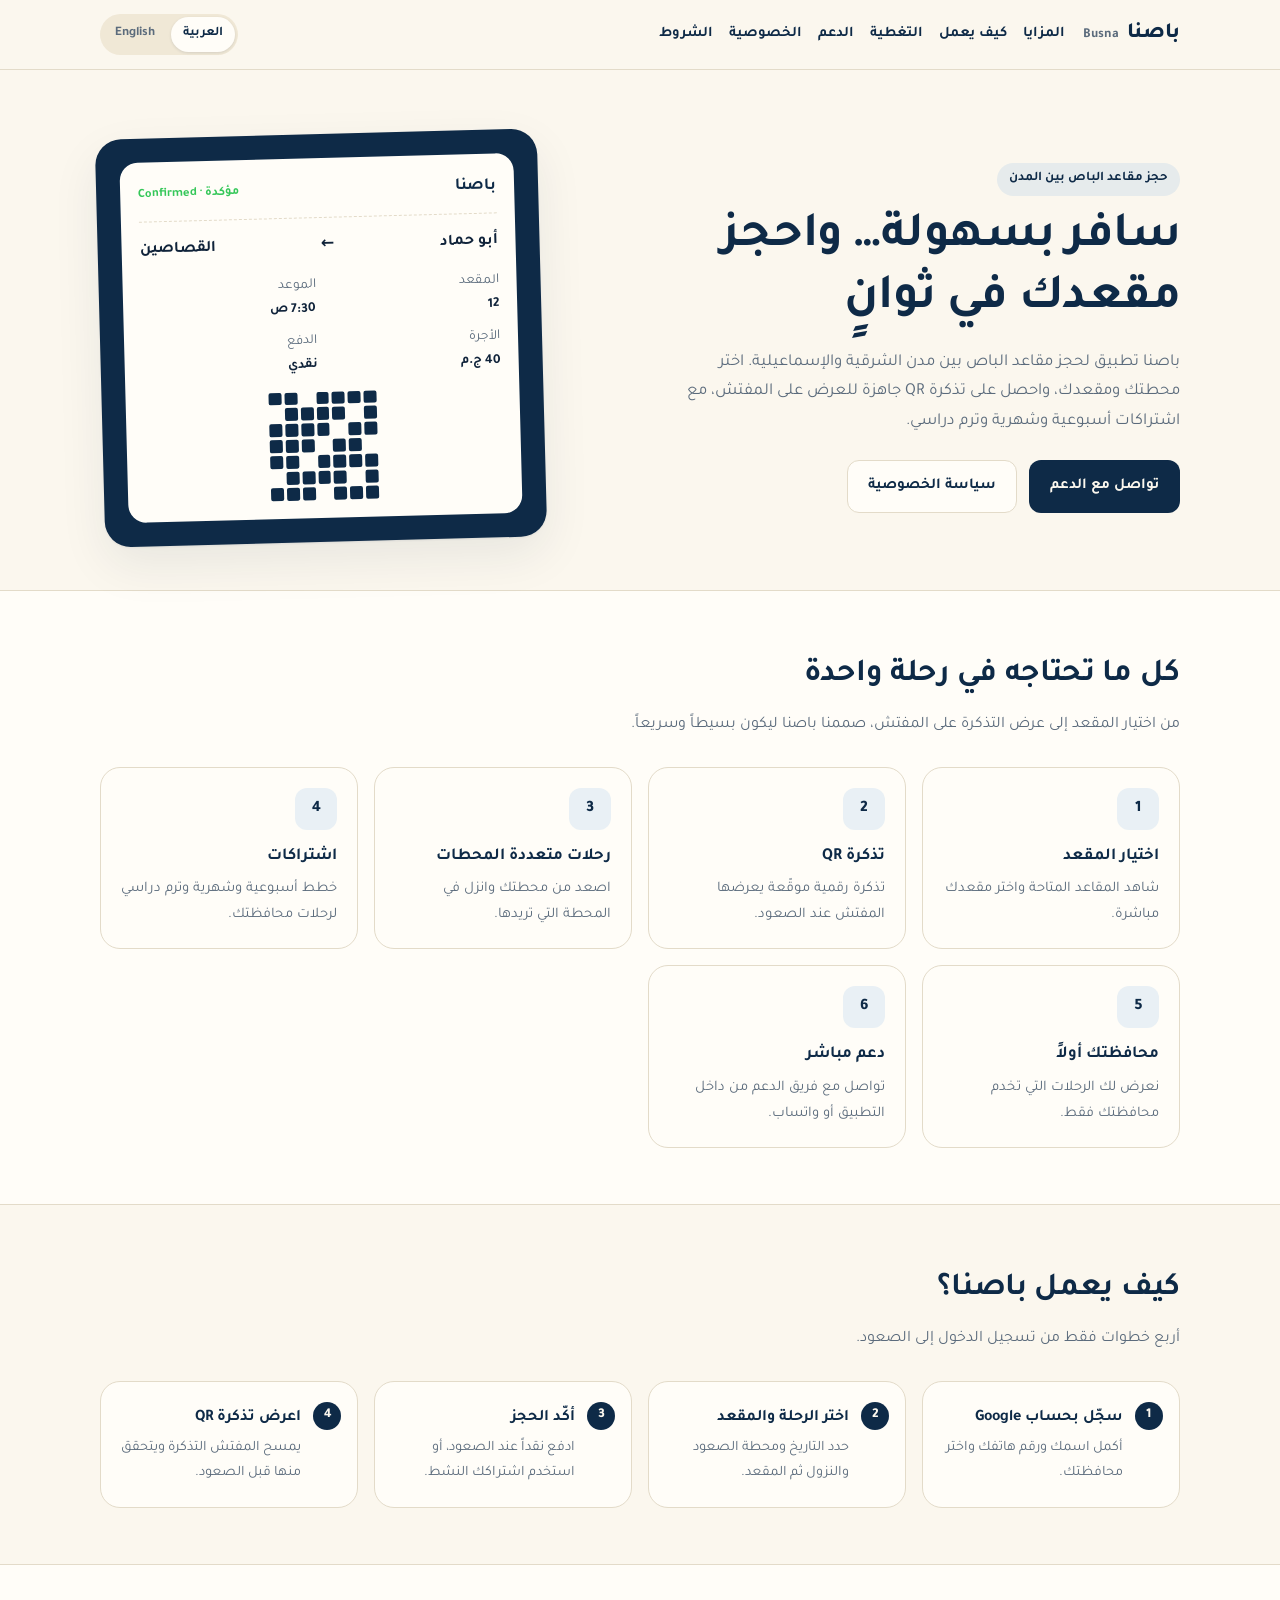
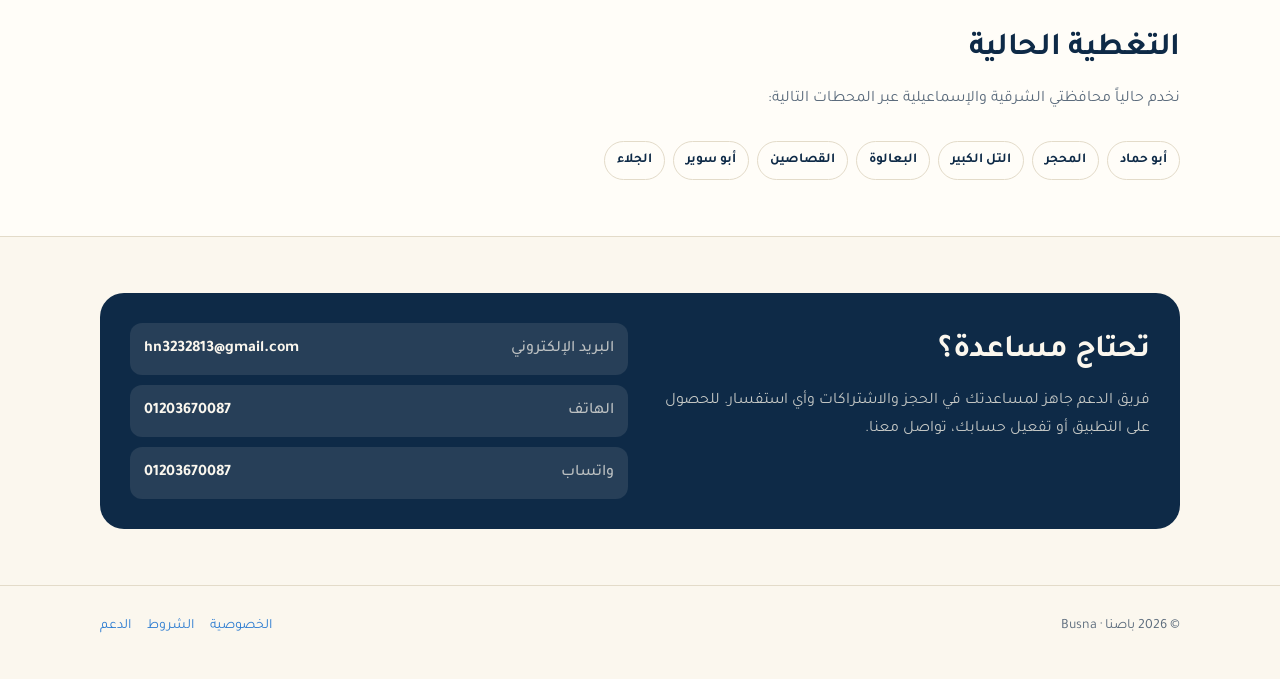
==== busna/index.html @ 371e028c "Add bilingual public Busna landing, privacy and terms pages" ====
<!DOCTYPE html>
<html lang="ar" dir="rtl">
<head>
  <meta charset="UTF-8">
  <meta name="viewport" content="width=device-width, initial-scale=1">
  <meta name="description" content="باصنا — احجز مقعدك في الباص بين مدن الشرقية والإسماعيلية. Busna — book your intercity bus seat in Sharkia and Ismailia.">
  <title>باصنا | Busna</title>
  <link rel="preconnect" href="https://fonts.googleapis.com">
  <link rel="preconnect" href="https://fonts.gstatic.com" crossorigin>
  <link href="https://fonts.googleapis.com/css2?family=Tajawal:wght@400;500;700;800&display=swap" rel="stylesheet">
  <link rel="stylesheet" href="site.css">
</head>
<body>

  <header class="site-header">
    <div class="container header-inner">
      <a class="brand" href="./">
        <span>باصنا</span>
        <span class="brand-sub">Busna</span>
      </a>

      <nav class="site-nav" aria-label="Main">
        <a href="#features" class="lang-ar">المزايا</a>
        <a href="#features" class="lang-en" hidden>Features</a>
        <a href="#how" class="lang-ar">كيف يعمل</a>
        <a href="#how" class="lang-en" hidden>How it works</a>
        <a href="#coverage" class="lang-ar">التغطية</a>
        <a href="#coverage" class="lang-en" hidden>Coverage</a>
        <a href="#support" class="lang-ar">الدعم</a>
        <a href="#support" class="lang-en" hidden>Support</a>
        <a href="privacy.html" class="lang-ar">الخصوصية</a>
        <a href="privacy.html" class="lang-en" hidden>Privacy</a>
        <a href="terms.html" class="lang-ar">الشروط</a>
        <a href="terms.html" class="lang-en" hidden>Terms</a>
      </nav>

      <div class="lang-switch" role="group" aria-label="Language">
        <button type="button" data-lang-btn="ar" class="is-active">العربية</button>
        <button type="button" data-lang-btn="en">English</button>
      </div>
    </div>
  </header>

  <main>
    <section class="hero">
      <div class="container hero-grid">
        <div>
          <p class="eyebrow lang-ar">حجز مقاعد الباص بين المدن</p>
          <p class="eyebrow lang-en" hidden>Intercity bus seat booking</p>

          <h1 class="lang-ar">سافر بسهولة… واحجز مقعدك في ثوانٍ</h1>
          <h1 class="lang-en" hidden>Travel easily. Book your seat in seconds.</h1>

          <p class="lead lang-ar">
            باصنا تطبيق لحجز مقاعد الباص بين مدن الشرقية والإسماعيلية.
            اختر محطتك ومقعدك، واحصل على تذكرة QR جاهزة للعرض على المفتش،
            مع اشتراكات أسبوعية وشهرية وترم دراسي.
          </p>
          <p class="lead lang-en" hidden>
            Busna is a seat-booking app for intercity buses in Sharkia and
            Ismailia. Choose your stop and seat, get a QR ticket ready for the
            inspector, and use weekly, monthly, or university-term subscriptions.
          </p>

          <div class="actions">
            <a class="btn btn-primary lang-ar" href="mailto:hn3232813@gmail.com">تواصل مع الدعم</a>
            <a class="btn btn-primary lang-en" href="mailto:hn3232813@gmail.com" hidden>Contact support</a>
            <a class="btn btn-ghost lang-ar" href="privacy.html">سياسة الخصوصية</a>
            <a class="btn btn-ghost lang-en" href="privacy.html" hidden>Privacy policy</a>
          </div>
        </div>

        <div class="hero-card" aria-hidden="true">
          <div class="ticket">
            <div class="ticket-head">
              <strong>باصنا</strong>
              <span>مؤكدة · Confirmed</span>
            </div>
            <div class="ticket-route">
              <span>أبو حماد</span>
              <span>←</span>
              <span>القصاصين</span>
            </div>
            <div class="ticket-meta">
              <div>المقعد <b>12</b></div>
              <div>الموعد <b>7:30 ص</b></div>
              <div>الأجرة <b>40 ج.م</b></div>
              <div>الدفع <b>نقدي</b></div>
            </div>
            <div class="qr">
              <i></i><i></i><i></i><i></i><i class="blank"></i><i></i><i></i>
              <i></i><i class="blank"></i><i></i><i></i><i></i><i></i><i class="blank"></i>
              <i></i><i></i><i class="blank"></i><i></i><i></i><i></i><i></i>
              <i class="blank"></i><i></i><i></i><i class="blank"></i><i></i><i></i><i></i>
              <i></i><i></i><i></i><i></i><i class="blank"></i><i></i><i></i>
              <i></i><i class="blank"></i><i></i><i></i><i></i><i></i><i class="blank"></i>
              <i></i><i></i><i></i><i class="blank"></i><i></i><i></i><i></i>
            </div>
          </div>
        </div>
      </div>
    </section>

    <section class="section section-alt" id="features">
      <div class="container">
        <h2 class="lang-ar">كل ما تحتاجه في رحلة واحدة</h2>
        <h2 class="lang-en" hidden>Everything you need for one trip</h2>
        <p class="section-intro lang-ar">
          من اختيار المقعد إلى عرض التذكرة على المفتش، صممنا باصنا ليكون بسيطاً وسريعاً.
        </p>
        <p class="section-intro lang-en" hidden>
          From picking your seat to showing the ticket to the inspector, Busna is
          built to be simple and fast.
        </p>

        <div class="cards">
          <article class="card">
            <div class="card-icon">1</div>
            <h3 class="lang-ar">اختيار المقعد</h3>
            <h3 class="lang-en" hidden>Seat selection</h3>
            <p class="lang-ar">شاهد المقاعد المتاحة واختر مقعدك مباشرة.</p>
            <p class="lang-en" hidden>See available seats and choose yours directly.</p>
          </article>
          <article class="card">
            <div class="card-icon">2</div>
            <h3 class="lang-ar">تذكرة QR</h3>
            <h3 class="lang-en" hidden>QR ticket</h3>
            <p class="lang-ar">تذكرة رقمية موقّعة يعرضها المفتش عند الصعود.</p>
            <p class="lang-en" hidden>A signed digital ticket the inspector scans at boarding.</p>
          </article>
          <article class="card">
            <div class="card-icon">3</div>
            <h3 class="lang-ar">رحلات متعددة المحطات</h3>
            <h3 class="lang-en" hidden>Multi-station trips</h3>
            <p class="lang-ar">اصعد من محطتك وانزل في المحطة التي تريدها.</p>
            <p class="lang-en" hidden>Board at your stop and get off where you need.</p>
          </article>
          <article class="card">
            <div class="card-icon">4</div>
            <h3 class="lang-ar">اشتراكات</h3>
            <h3 class="lang-en" hidden>Subscriptions</h3>
            <p class="lang-ar">خطط أسبوعية وشهرية وترم دراسي لرحلات محافظتك.</p>
            <p class="lang-en" hidden>Weekly, monthly, and university-term plans for your governorate.</p>
          </article>
          <article class="card">
            <div class="card-icon">5</div>
            <h3 class="lang-ar">محافظتك أولاً</h3>
            <h3 class="lang-en" hidden>Your governorate first</h3>
            <p class="lang-ar">نعرض لك الرحلات التي تخدم محافظتك فقط.</p>
            <p class="lang-en" hidden>We show only the trips that serve your governorate.</p>
          </article>
          <article class="card">
            <div class="card-icon">6</div>
            <h3 class="lang-ar">دعم مباشر</h3>
            <h3 class="lang-en" hidden>Direct support</h3>
            <p class="lang-ar">تواصل مع فريق الدعم من داخل التطبيق أو واتساب.</p>
            <p class="lang-en" hidden>Reach the support team from the app or WhatsApp.</p>
          </article>
        </div>
      </div>
    </section>

    <section class="section" id="how">
      <div class="container">
        <h2 class="lang-ar">كيف يعمل باصنا؟</h2>
        <h2 class="lang-en" hidden>How Busna works</h2>
        <p class="section-intro lang-ar">أربع خطوات فقط من تسجيل الدخول إلى الصعود.</p>
        <p class="section-intro lang-en" hidden>Four steps from sign-in to boarding.</p>

        <div class="steps">
          <article class="step">
            <h3 class="lang-ar">سجّل بحساب Google</h3>
            <h3 class="lang-en" hidden>Sign in with Google</h3>
            <p class="lang-ar">أكمل اسمك ورقم هاتفك واختر محافظتك.</p>
            <p class="lang-en" hidden>Complete your name, phone, and governorate.</p>
          </article>
          <article class="step">
            <h3 class="lang-ar">اختر الرحلة والمقعد</h3>
            <h3 class="lang-en" hidden>Pick trip and seat</h3>
            <p class="lang-ar">حدد التاريخ ومحطة الصعود والنزول ثم المقعد.</p>
            <p class="lang-en" hidden>Choose the date, boarding and alighting stops, then the seat.</p>
          </article>
          <article class="step">
            <h3 class="lang-ar">أكّد الحجز</h3>
            <h3 class="lang-en" hidden>Confirm the booking</h3>
            <p class="lang-ar">ادفع نقداً عند الصعود، أو استخدم اشتراكك النشط.</p>
            <p class="lang-en" hidden>Pay cash on boarding, or use your active subscription.</p>
          </article>
          <article class="step">
            <h3 class="lang-ar">اعرض تذكرة QR</h3>
            <h3 class="lang-en" hidden>Show your QR ticket</h3>
            <p class="lang-ar">يمسح المفتش التذكرة ويتحقق منها قبل الصعود.</p>
            <p class="lang-en" hidden>The inspector scans and verifies it before boarding.</p>
          </article>
        </div>
      </div>
    </section>

    <section class="section section-alt" id="coverage">
      <div class="container">
        <h2 class="lang-ar">التغطية الحالية</h2>
        <h2 class="lang-en" hidden>Current coverage</h2>
        <p class="section-intro lang-ar">
          نخدم حالياً محافظتي الشرقية والإسماعيلية عبر المحطات التالية:
        </p>
        <p class="section-intro lang-en" hidden>
          We currently serve Sharkia and Ismailia through these stops:
        </p>

        <div class="stations lang-ar">
          <span class="station">أبو حماد</span>
          <span class="station">المحجر</span>
          <span class="station">التل الكبير</span>
          <span class="station">البعالوة</span>
          <span class="station">القصاصين</span>
          <span class="station">أبو سوير</span>
          <span class="station">الجلاء</span>
        </div>
        <div class="stations lang-en" hidden>
          <span class="station">Abu Hamad</span>
          <span class="station">Al Mahgar</span>
          <span class="station">Al Tal Al Kabeer</span>
          <span class="station">Al Baalwah</span>
          <span class="station">Al Qasaseen</span>
          <span class="station">Abu Sweer</span>
          <span class="station">Al Galaa</span>
        </div>
      </div>
    </section>

    <section class="section" id="support">
      <div class="container">
        <div class="support-card">
          <div>
            <h2 class="lang-ar">تحتاج مساعدة؟</h2>
            <h2 class="lang-en" hidden>Need help?</h2>
            <p class="lang-ar">
              فريق الدعم جاهز لمساعدتك في الحجز والاشتراكات وأي استفسار.
              للحصول على التطبيق أو تفعيل حسابك، تواصل معنا.
            </p>
            <p class="lang-en" hidden>
              Our support team can help with bookings, subscriptions, and any
              question. To get the app or activate your account, contact us.
            </p>
          </div>
          <div class="support-list">
            <a href="mailto:hn3232813@gmail.com">
              <span class="lang-ar">البريد الإلكتروني</span>
              <span class="lang-en" hidden>Email</span>
              hn3232813@gmail.com
            </a>
            <a href="tel:+201203670087">
              <span class="lang-ar">الهاتف</span>
              <span class="lang-en" hidden>Phone</span>
              01203670087
            </a>
            <a href="https://wa.me/201203670087" target="_blank" rel="noopener">
              <span class="lang-ar">واتساب</span>
              <span class="lang-en" hidden>WhatsApp</span>
              01203670087
            </a>
          </div>
        </div>
      </div>
    </section>
  </main>

  <footer class="site-footer">
    <div class="container footer-inner">
      <span>© <span data-year>2026</span> باصنا · Busna</span>
      <div class="footer-links">
        <a href="privacy.html" class="lang-ar">الخصوصية</a>
        <a href="privacy.html" class="lang-en" hidden>Privacy</a>
        <a href="terms.html" class="lang-ar">الشروط</a>
        <a href="terms.html" class="lang-en" hidden>Terms</a>
        <a href="mailto:hn3232813@gmail.com" class="lang-ar">الدعم</a>
        <a href="mailto:hn3232813@gmail.com" class="lang-en" hidden>Support</a>
      </div>
    </div>
  </footer>

  <script src="site.js"></script>
</body>
</html>
---- busna/site.css ----
:root {
  --navy: #0e2a47;
  --navy-dark: #081a2e;
  --cream: #fbf7ee;
  --cream-dark: #f0e8d6;
  --surface: #fffdf8;
  --accent: #2e7dd1;
  --accent-soft: rgba(46, 125, 209, 0.1);
  --success: #35c759;
  --warning: #f2a93b;
  --text: #10233a;
  --muted: #5b6b7c;
  --border: #e3dbc9;
  --radius: 20px;
  --shadow: 0 1px 2px rgba(16, 35, 58, 0.06), 0 18px 48px rgba(16, 35, 58, 0.08);
}

* {
  box-sizing: border-box;
}

html,
body {
  margin: 0;
  padding: 0;
}

body {
  font-family: Tajawal, "Segoe UI", system-ui, -apple-system, sans-serif;
  background: var(--cream);
  color: var(--text);
  line-height: 1.75;
  -webkit-font-smoothing: antialiased;
}

[hidden] {
  display: none !important;
}

a {
  color: var(--accent);
  text-decoration: none;
}

a:hover {
  text-decoration: underline;
}

.container {
  width: min(1080px, calc(100% - 40px));
  margin: 0 auto;
}

.site-header {
  position: sticky;
  top: 0;
  z-index: 20;
  background: rgba(251, 247, 238, 0.92);
  backdrop-filter: blur(10px);
  border-bottom: 1px solid var(--border);
}

.header-inner {
  display: flex;
  align-items: center;
  gap: 18px;
  padding: 14px 0;
  flex-wrap: wrap;
}

.brand {
  display: inline-flex;
  align-items: baseline;
  gap: 8px;
  color: var(--navy);
  font-weight: 800;
  font-size: 1.35rem;
  letter-spacing: -0.3px;
}

.brand:hover {
  text-decoration: none;
}

.brand-sub {
  font-size: 0.85rem;
  font-weight: 700;
  color: var(--muted);
  letter-spacing: 0;
}

.site-nav {
  display: flex;
  align-items: center;
  gap: 16px;
  flex: 1;
  flex-wrap: wrap;
  font-size: 0.92rem;
  font-weight: 600;
}

.site-nav a {
  color: var(--navy);
}

.lang-switch {
  display: inline-flex;
  gap: 4px;
  padding: 3px;
  background: var(--cream-dark);
  border-radius: 999px;
}

.lang-switch button {
  font: inherit;
  font-size: 0.82rem;
  font-weight: 700;
  border: 0;
  background: transparent;
  color: var(--muted);
  padding: 6px 12px;
  border-radius: 999px;
  cursor: pointer;
}

.lang-switch button.is-active {
  background: var(--surface);
  color: var(--navy);
  box-shadow: 0 1px 3px rgba(16, 35, 58, 0.12);
}

.hero {
  padding: 64px 0 48px;
}

.hero-grid {
  display: grid;
  grid-template-columns: 1.15fr 0.85fr;
  gap: 40px;
  align-items: center;
}

.eyebrow {
  display: inline-block;
  margin: 0 0 12px;
  padding: 5px 12px;
  border-radius: 999px;
  background: var(--accent-soft);
  color: var(--navy);
  font-size: 0.82rem;
  font-weight: 700;
}

.hero h1 {
  margin: 0 0 16px;
  font-size: clamp(2rem, 4vw, 3.1rem);
  line-height: 1.25;
  letter-spacing: -0.5px;
  color: var(--navy);
}

.lead {
  margin: 0 0 24px;
  max-width: 56ch;
  color: var(--muted);
  font-size: 1.05rem;
}

.actions {
  display: flex;
  gap: 12px;
  flex-wrap: wrap;
}

.btn {
  display: inline-flex;
  align-items: center;
  justify-content: center;
  gap: 8px;
  padding: 12px 20px;
  border-radius: 12px;
  font-weight: 700;
  font-size: 0.95rem;
  border: 1px solid transparent;
}

.btn:hover {
  text-decoration: none;
}

.btn-primary {
  background: var(--navy);
  color: var(--cream);
}

.btn-ghost {
  background: var(--surface);
  border-color: var(--border);
  color: var(--navy);
}

.hero-card {
  background: var(--navy);
  color: var(--cream);
  border-radius: 26px;
  padding: 24px;
  box-shadow: var(--shadow);
  transform: rotate(-1.5deg);
}

.ticket {
  background: var(--surface);
  color: var(--text);
  border-radius: 18px;
  padding: 18px;
}

.ticket-head {
  display: flex;
  justify-content: space-between;
  align-items: center;
  gap: 10px;
  padding-bottom: 12px;
  border-bottom: 1px dashed var(--border);
}

.ticket-head strong {
  font-size: 1.05rem;
  color: var(--navy);
}

.ticket-head span {
  font-size: 0.78rem;
  font-weight: 700;
  color: var(--success);
}

.ticket-route {
  display: flex;
  justify-content: space-between;
  gap: 12px;
  padding: 14px 0;
  font-weight: 700;
}

.ticket-meta {
  display: grid;
  grid-template-columns: 1fr 1fr;
  gap: 8px;
  font-size: 0.85rem;
  color: var(--muted);
}

.ticket-meta b {
  display: block;
  color: var(--text);
}

.qr {
  display: grid;
  grid-template-columns: repeat(7, 1fr);
  gap: 3px;
  width: 108px;
  margin: 14px auto 0;
}

.qr i {
  display: block;
  aspect-ratio: 1;
  background: var(--navy);
  border-radius: 2px;
}

.qr i.blank {
  background: transparent;
}

.section {
  padding: 56px 0;
}

.section-alt {
  background: var(--surface);
  border-top: 1px solid var(--border);
  border-bottom: 1px solid var(--border);
}

.section h2 {
  margin: 0 0 8px;
  font-size: clamp(1.5rem, 2.6vw, 2rem);
  color: var(--navy);
  letter-spacing: -0.3px;
}

.section-intro {
  margin: 0 0 28px;
  max-width: 62ch;
  color: var(--muted);
}

.cards {
  display: grid;
  grid-template-columns: repeat(auto-fit, minmax(230px, 1fr));
  gap: 16px;
}

.card {
  background: var(--surface);
  border: 1px solid var(--border);
  border-radius: var(--radius);
  padding: 20px;
}

.card-icon {
  display: inline-flex;
  align-items: center;
  justify-content: center;
  width: 42px;
  height: 42px;
  border-radius: 12px;
  background: var(--accent-soft);
  color: var(--navy);
  font-weight: 800;
  margin-bottom: 12px;
}

.card h3 {
  margin: 0 0 6px;
  font-size: 1.05rem;
  color: var(--navy);
}

.card p {
  margin: 0;
  color: var(--muted);
  font-size: 0.92rem;
}

.steps {
  display: grid;
  grid-template-columns: repeat(auto-fit, minmax(210px, 1fr));
  gap: 16px;
  counter-reset: step;
}

.step {
  position: relative;
  background: var(--surface);
  border: 1px solid var(--border);
  border-radius: var(--radius);
  padding: 22px 20px 20px 56px;
}

[dir="rtl"] .step {
  padding: 22px 56px 20px 20px;
}

.step::before {
  counter-increment: step;
  content: counter(step);
  position: absolute;
  top: 20px;
  left: 16px;
  width: 28px;
  height: 28px;
  border-radius: 50%;
  background: var(--navy);
  color: var(--cream);
  font-size: 0.85rem;
  font-weight: 800;
  display: flex;
  align-items: center;
  justify-content: center;
}

[dir="rtl"] .step::before {
  left: auto;
  right: 16px;
}

.step h3 {
  margin: 0 0 4px;
  font-size: 1rem;
  color: var(--navy);
}

.step p {
  margin: 0;
  color: var(--muted);
  font-size: 0.9rem;
}

.stations {
  display: flex;
  flex-wrap: wrap;
  gap: 8px;
  margin-top: 18px;
}

.station {
  padding: 7px 12px;
  border-radius: 999px;
  background: var(--surface);
  border: 1px solid var(--border);
  font-size: 0.85rem;
  font-weight: 600;
  color: var(--navy);
}

.support-card {
  display: grid;
  grid-template-columns: 1fr 1fr;
  gap: 24px;
  background: var(--navy);
  color: var(--cream);
  border-radius: 24px;
  padding: 30px;
}

.support-card h2 {
  color: var(--cream);
  margin: 0 0 8px;
}

.support-card p {
  margin: 0;
  color: rgba(247, 243, 232, 0.78);
}

.support-list {
  display: grid;
  gap: 10px;
  align-content: center;
}

.support-list a {
  display: flex;
  justify-content: space-between;
  gap: 12px;
  padding: 12px 14px;
  border-radius: 12px;
  background: rgba(247, 243, 232, 0.1);
  color: var(--cream);
  font-weight: 600;
}

.support-list a:hover {
  text-decoration: none;
  background: rgba(247, 243, 232, 0.16);
}

.support-list span {
  opacity: 0.7;
  font-weight: 500;
}

.site-footer {
  padding: 28px 0 40px;
  border-top: 1px solid var(--border);
  color: var(--muted);
  font-size: 0.88rem;
}

.footer-inner {
  display: flex;
  justify-content: space-between;
  gap: 16px;
  flex-wrap: wrap;
}

.footer-links {
  display: flex;
  gap: 16px;
  flex-wrap: wrap;
}

.legal {
  padding: 40px 0 64px;
}

.legal-head {
  margin-bottom: 28px;
}

.legal-head h1 {
  margin: 0 0 6px;
  font-size: clamp(1.8rem, 3vw, 2.4rem);
  color: var(--navy);
}

.legal-head p {
  margin: 0;
  color: var(--muted);
}

.legal article {
  background: var(--surface);
  border: 1px solid var(--border);
  border-radius: var(--radius);
  padding: clamp(22px, 4vw, 40px);
}

.legal h2 {
  margin: 26px 0 8px;
  font-size: 1.15rem;
  color: var(--navy);
}

.legal h2:first-of-type {
  margin-top: 0;
}

.legal p,
.legal li {
  color: var(--muted);
  font-size: 0.96rem;
}

.legal ul {
  margin: 8px 0 0;
  padding-inline-start: 22px;
}

.legal .updated {
  margin-top: 28px;
  padding-top: 16px;
  border-top: 1px solid var(--border);
  font-size: 0.85rem;
}

@media (max-width: 860px) {
  .hero-grid,
  .support-card {
    grid-template-columns: 1fr;
  }

  .hero {
    padding-top: 40px;
  }

  .hero-card {
    transform: none;
  }

  .site-nav {
    order: 3;
    flex-basis: 100%;
    gap: 12px;
  }
}

@media (max-width: 520px) {
  .container {
    width: calc(100% - 28px);
  }

  .header-inner {
    gap: 10px;
  }

  .brand {
    font-size: 1.2rem;
  }

  .site-nav {
    font-size: 0.85rem;
  }

  .support-card {
    padding: 22px;
  }

  .ticket-meta {
    grid-template-columns: 1fr;
  }
}
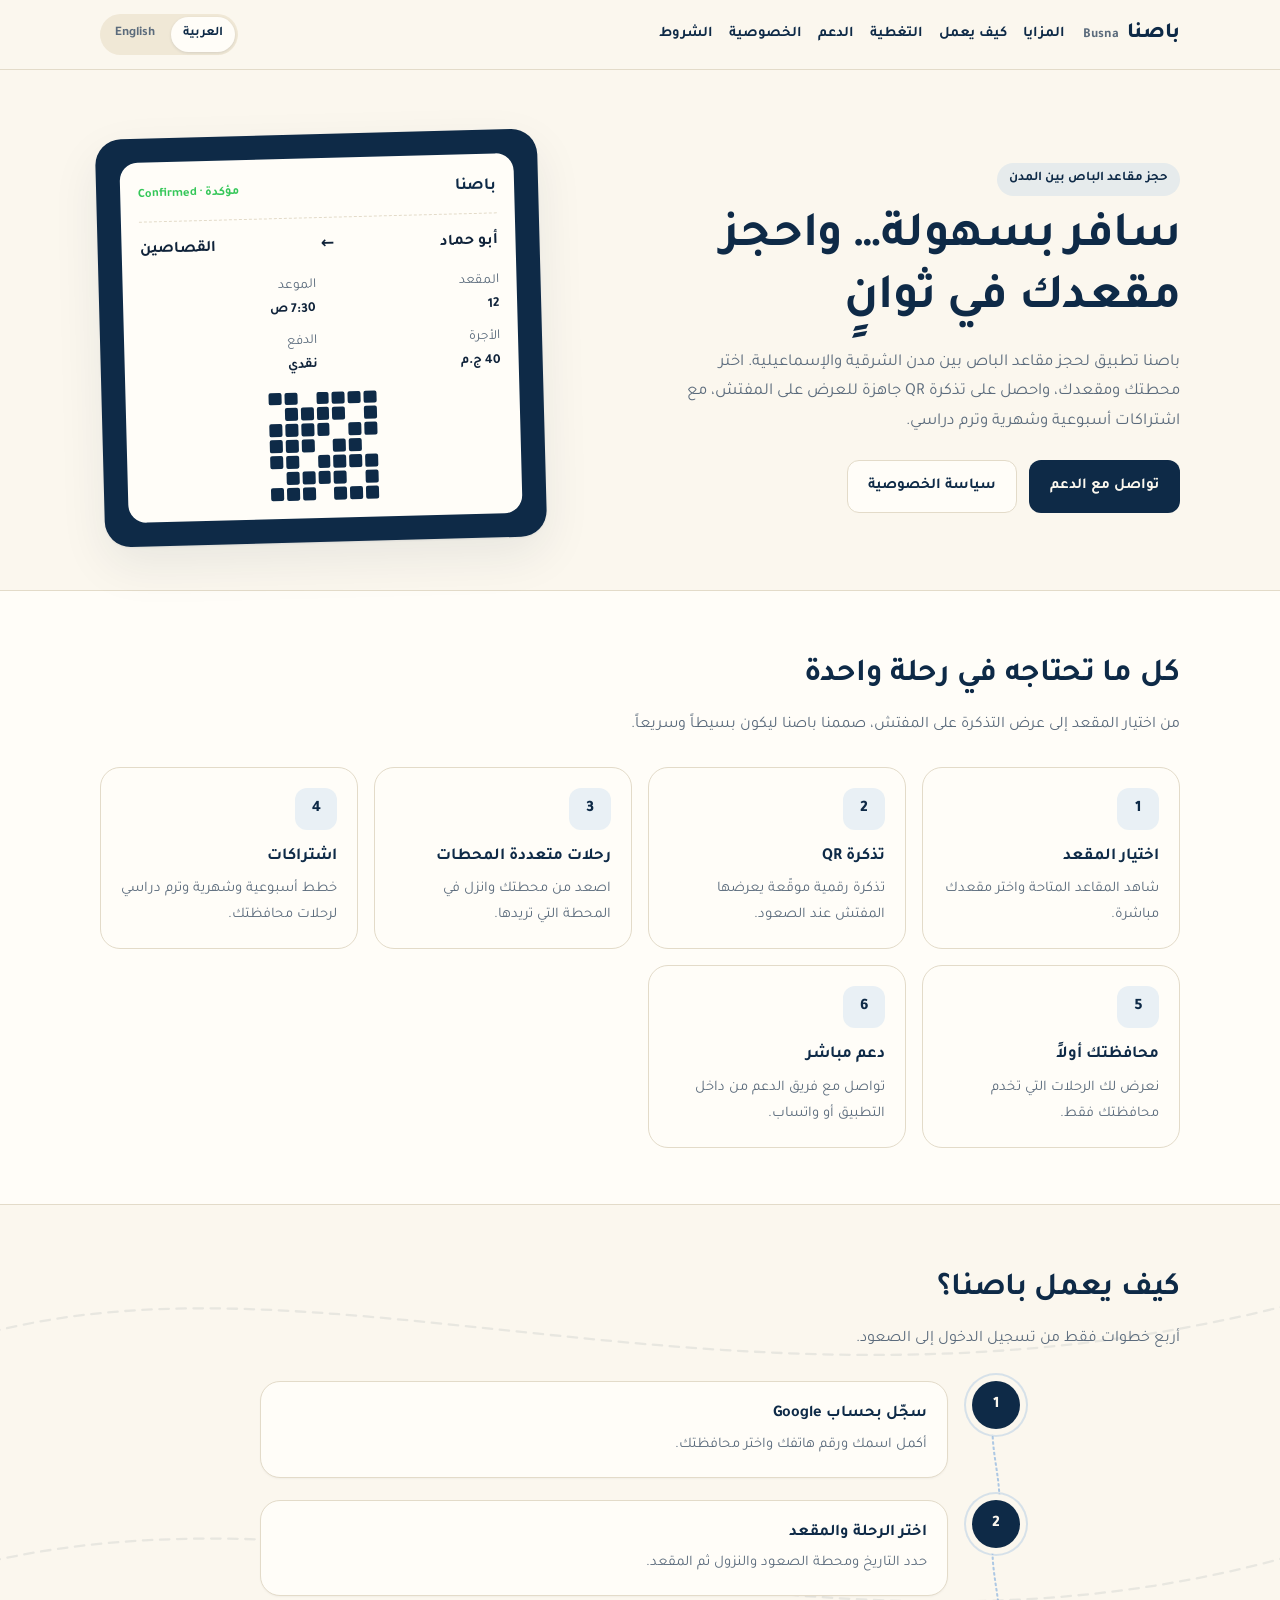
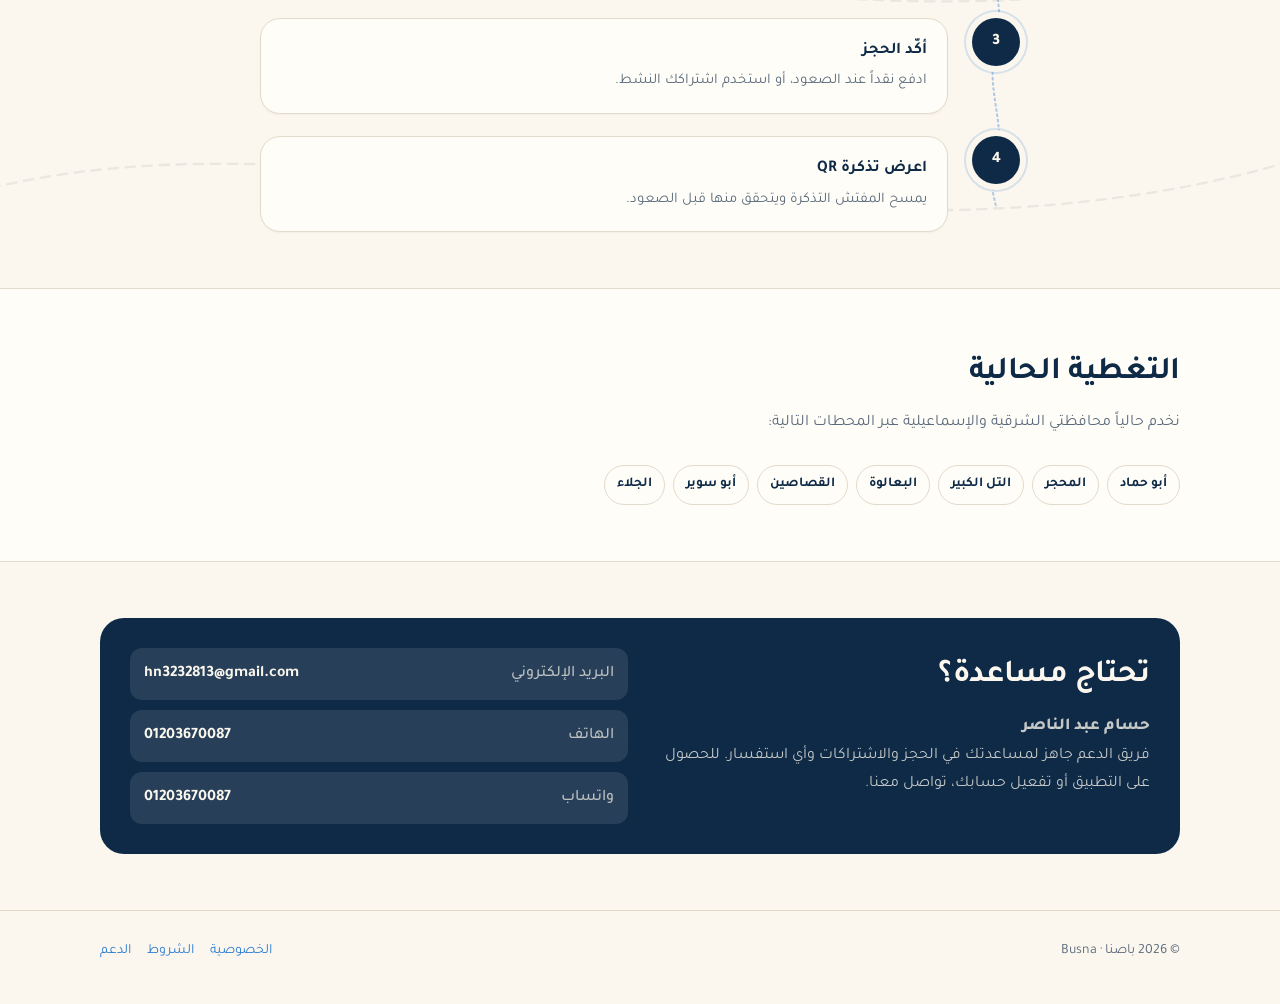
==== commit 1350adcc: "Add curved route timeline and correct Hossam's name" ====
--- a/busna/index.html
+++ b/busna/index.html
@@ -161,36 +161,60 @@
     </section>
 
     <section class="section" id="how">
+      <svg class="route-bg" viewBox="0 0 1200 600" preserveAspectRatio="none" aria-hidden="true">
+        <path d="M-40 120 C 300 20, 700 220, 1240 80" />
+        <path d="M-40 320 C 360 220, 760 440, 1240 300" />
+        <path d="M-40 520 C 320 420, 780 620, 1240 480" />
+      </svg>
       <div class="container">
         <h2 class="lang-ar">كيف يعمل باصنا؟</h2>
         <h2 class="lang-en" hidden>How Busna works</h2>
         <p class="section-intro lang-ar">أربع خطوات فقط من تسجيل الدخول إلى الصعود.</p>
         <p class="section-intro lang-en" hidden>Four steps from sign-in to boarding.</p>
 
-        <div class="steps">
-          <article class="step">
-            <h3 class="lang-ar">سجّل بحساب Google</h3>
-            <h3 class="lang-en" hidden>Sign in with Google</h3>
-            <p class="lang-ar">أكمل اسمك ورقم هاتفك واختر محافظتك.</p>
-            <p class="lang-en" hidden>Complete your name, phone, and governorate.</p>
-          </article>
-          <article class="step">
-            <h3 class="lang-ar">اختر الرحلة والمقعد</h3>
-            <h3 class="lang-en" hidden>Pick trip and seat</h3>
-            <p class="lang-ar">حدد التاريخ ومحطة الصعود والنزول ثم المقعد.</p>
-            <p class="lang-en" hidden>Choose the date, boarding and alighting stops, then the seat.</p>
-          </article>
-          <article class="step">
-            <h3 class="lang-ar">أكّد الحجز</h3>
-            <h3 class="lang-en" hidden>Confirm the booking</h3>
-            <p class="lang-ar">ادفع نقداً عند الصعود، أو استخدم اشتراكك النشط.</p>
-            <p class="lang-en" hidden>Pay cash on boarding, or use your active subscription.</p>
-          </article>
-          <article class="step">
-            <h3 class="lang-ar">اعرض تذكرة QR</h3>
-            <h3 class="lang-en" hidden>Show your QR ticket</h3>
-            <p class="lang-ar">يمسح المفتش التذكرة ويتحقق منها قبل الصعود.</p>
-            <p class="lang-en" hidden>The inspector scans and verifies it before boarding.</p>
+        <div class="route-steps">
+          <svg class="route-spine" viewBox="0 0 48 1000" preserveAspectRatio="none" aria-hidden="true">
+            <path d="M24 0 C 12 100, 36 200, 24 300 C 12 400, 36 500, 24 600 C 12 700, 36 800, 24 900 C 16 950, 24 980, 24 1000" />
+          </svg>
+
+          <article class="route-step">
+            <div class="route-num">1</div>
+            <div class="route-card">
+              <h3 class="lang-ar">سجّل بحساب Google</h3>
+              <h3 class="lang-en" hidden>Sign in with Google</h3>
+              <p class="lang-ar">أكمل اسمك ورقم هاتفك واختر محافظتك.</p>
+              <p class="lang-en" hidden>Complete your name, phone, and governorate.</p>
+            </div>
+          </article>
+
+          <article class="route-step">
+            <div class="route-num">2</div>
+            <div class="route-card">
+              <h3 class="lang-ar">اختر الرحلة والمقعد</h3>
+              <h3 class="lang-en" hidden>Pick trip and seat</h3>
+              <p class="lang-ar">حدد التاريخ ومحطة الصعود والنزول ثم المقعد.</p>
+              <p class="lang-en" hidden>Choose the date, boarding and alighting stops, then the seat.</p>
+            </div>
+          </article>
+
+          <article class="route-step">
+            <div class="route-num">3</div>
+            <div class="route-card">
+              <h3 class="lang-ar">أكّد الحجز</h3>
+              <h3 class="lang-en" hidden>Confirm the booking</h3>
+              <p class="lang-ar">ادفع نقداً عند الصعود، أو استخدم اشتراكك النشط.</p>
+              <p class="lang-en" hidden>Pay cash on boarding, or use your active subscription.</p>
+            </div>
+          </article>
+
+          <article class="route-step">
+            <div class="route-num">4</div>
+            <div class="route-card">
+              <h3 class="lang-ar">اعرض تذكرة QR</h3>
+              <h3 class="lang-en" hidden>Show your QR ticket</h3>
+              <p class="lang-ar">يمسح المفتش التذكرة ويتحقق منها قبل الصعود.</p>
+              <p class="lang-en" hidden>The inspector scans and verifies it before boarding.</p>
+            </div>
           </article>
         </div>
       </div>
@@ -234,6 +258,8 @@
           <div>
             <h2 class="lang-ar">تحتاج مساعدة؟</h2>
             <h2 class="lang-en" hidden>Need help?</h2>
+            <p class="support-name lang-ar">حسام عبد الناصر</p>
+            <p class="support-name lang-en" hidden>Hossam Abdel Nasser</p>
             <p class="lang-ar">
               فريق الدعم جاهز لمساعدتك في الحجز والاشتراكات وأي استفسار.
               للحصول على التطبيق أو تفعيل حسابك، تواصل معنا.
--- a/busna/site.css
+++ b/busna/site.css
@@ -336,58 +336,106 @@
   font-size: 0.92rem;
 }
 
-.steps {
-  display: grid;
-  grid-template-columns: repeat(auto-fit, minmax(210px, 1fr));
-  gap: 16px;
-  counter-reset: step;
-}
-
-.step {
+.route-steps {
   position: relative;
-  background: var(--surface);
-  border: 1px solid var(--border);
-  border-radius: var(--radius);
-  padding: 22px 20px 20px 56px;
-}
-
-[dir="rtl"] .step {
-  padding: 22px 56px 20px 20px;
-}
-
-.step::before {
-  counter-increment: step;
-  content: counter(step);
+  max-width: 760px;
+  margin: 0 auto;
+  padding-inline-start: 72px;
+}
+
+.route-spine {
   position: absolute;
-  top: 20px;
-  left: 16px;
-  width: 28px;
-  height: 28px;
+  inset-inline-start: 0;
+  top: 24px;
+  bottom: 24px;
+  width: 48px;
+  height: calc(100% - 48px);
+  pointer-events: none;
+}
+
+.route-spine path {
+  fill: none;
+  stroke: var(--accent);
+  stroke-opacity: 0.38;
+  stroke-width: 2;
+  stroke-dasharray: 7 6;
+  stroke-linecap: round;
+}
+
+.route-step {
+  position: relative;
+  margin-bottom: 22px;
+}
+
+.route-step:last-child {
+  margin-bottom: 0;
+}
+
+.route-num {
+  position: absolute;
+  inset-inline-start: -72px;
+  top: 0;
+  z-index: 1;
+  display: flex;
+  align-items: center;
+  justify-content: center;
+  width: 48px;
+  height: 48px;
   border-radius: 50%;
   background: var(--navy);
   color: var(--cream);
-  font-size: 0.85rem;
+  font-size: 1rem;
   font-weight: 800;
-  display: flex;
-  align-items: center;
-  justify-content: center;
-}
-
-[dir="rtl"] .step::before {
-  left: auto;
-  right: 16px;
-}
-
-.step h3 {
+  box-shadow:
+    0 0 0 6px var(--cream),
+    0 0 0 8px rgba(46, 125, 209, 0.18);
+}
+
+.route-card {
+  background: var(--surface);
+  border: 1px solid var(--border);
+  border-radius: var(--radius);
+  padding: 18px 20px;
+  box-shadow: 0 1px 2px rgba(16, 35, 58, 0.04);
+}
+
+.route-card h3 {
   margin: 0 0 4px;
-  font-size: 1rem;
-  color: var(--navy);
-}
-
-.step p {
+  font-size: 1.02rem;
+  color: var(--navy);
+}
+
+.route-card p {
   margin: 0;
   color: var(--muted);
-  font-size: 0.9rem;
+  font-size: 0.92rem;
+}
+
+#how {
+  position: relative;
+  overflow: hidden;
+}
+
+#how .container {
+  position: relative;
+  z-index: 1;
+}
+
+.route-bg {
+  position: absolute;
+  inset: 0;
+  width: 100%;
+  height: 100%;
+  pointer-events: none;
+}
+
+.route-bg path {
+  fill: none;
+  stroke: var(--navy);
+  stroke-opacity: 0.08;
+  stroke-width: 2;
+  stroke-dasharray: 9 7;
+  stroke-linecap: round;
 }
 
 .stations {
@@ -427,6 +475,13 @@
   color: rgba(247, 243, 232, 0.78);
 }
 
+.support-name {
+  margin: 0 0 8px;
+  color: var(--cream);
+  font-size: 1.05rem;
+  font-weight: 800;
+}
+
 .support-list {
   display: grid;
   gap: 10px;
@@ -573,4 +628,22 @@
   .ticket-meta {
     grid-template-columns: 1fr;
   }
-}
+
+  .route-steps {
+    padding-inline-start: 64px;
+  }
+
+  .route-num {
+    inset-inline-start: -64px;
+    width: 40px;
+    height: 40px;
+    font-size: 0.92rem;
+  }
+
+  .route-spine {
+    top: 20px;
+    bottom: 20px;
+    width: 40px;
+    height: calc(100% - 40px);
+  }
+}
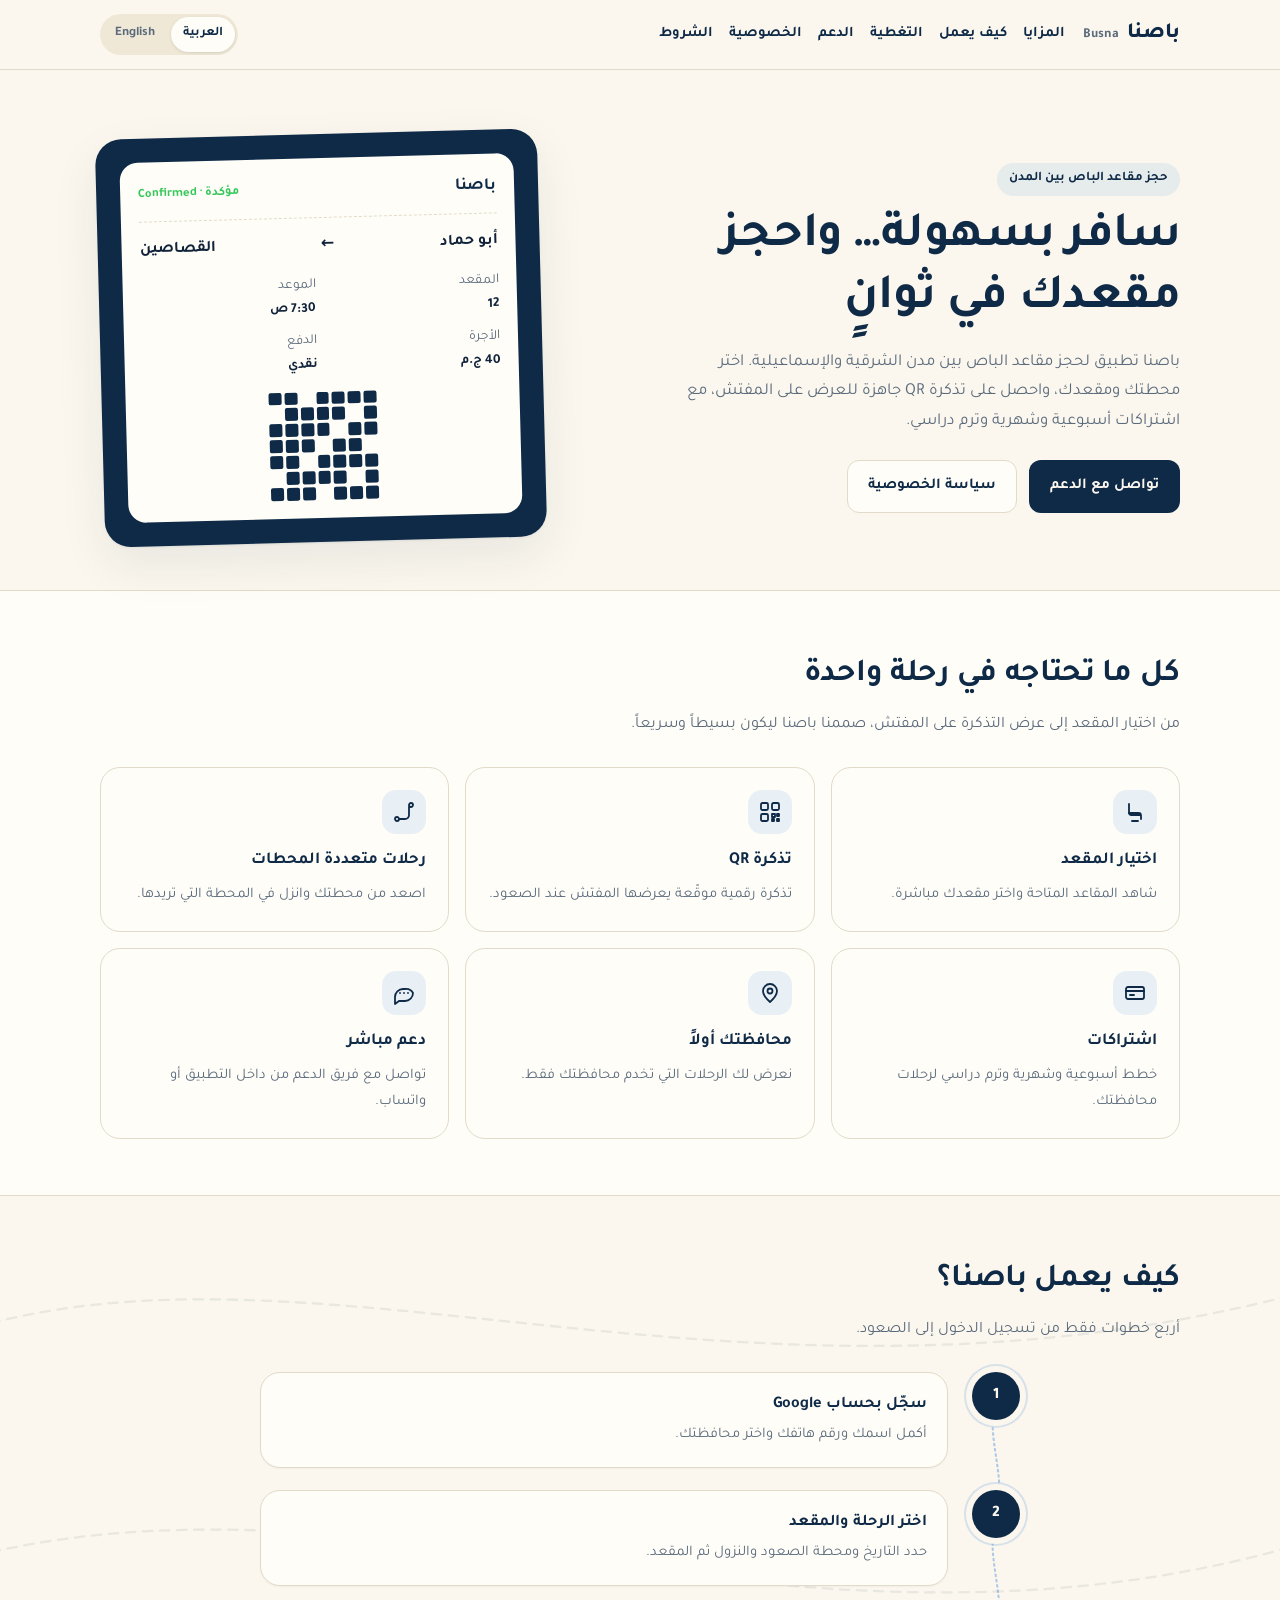
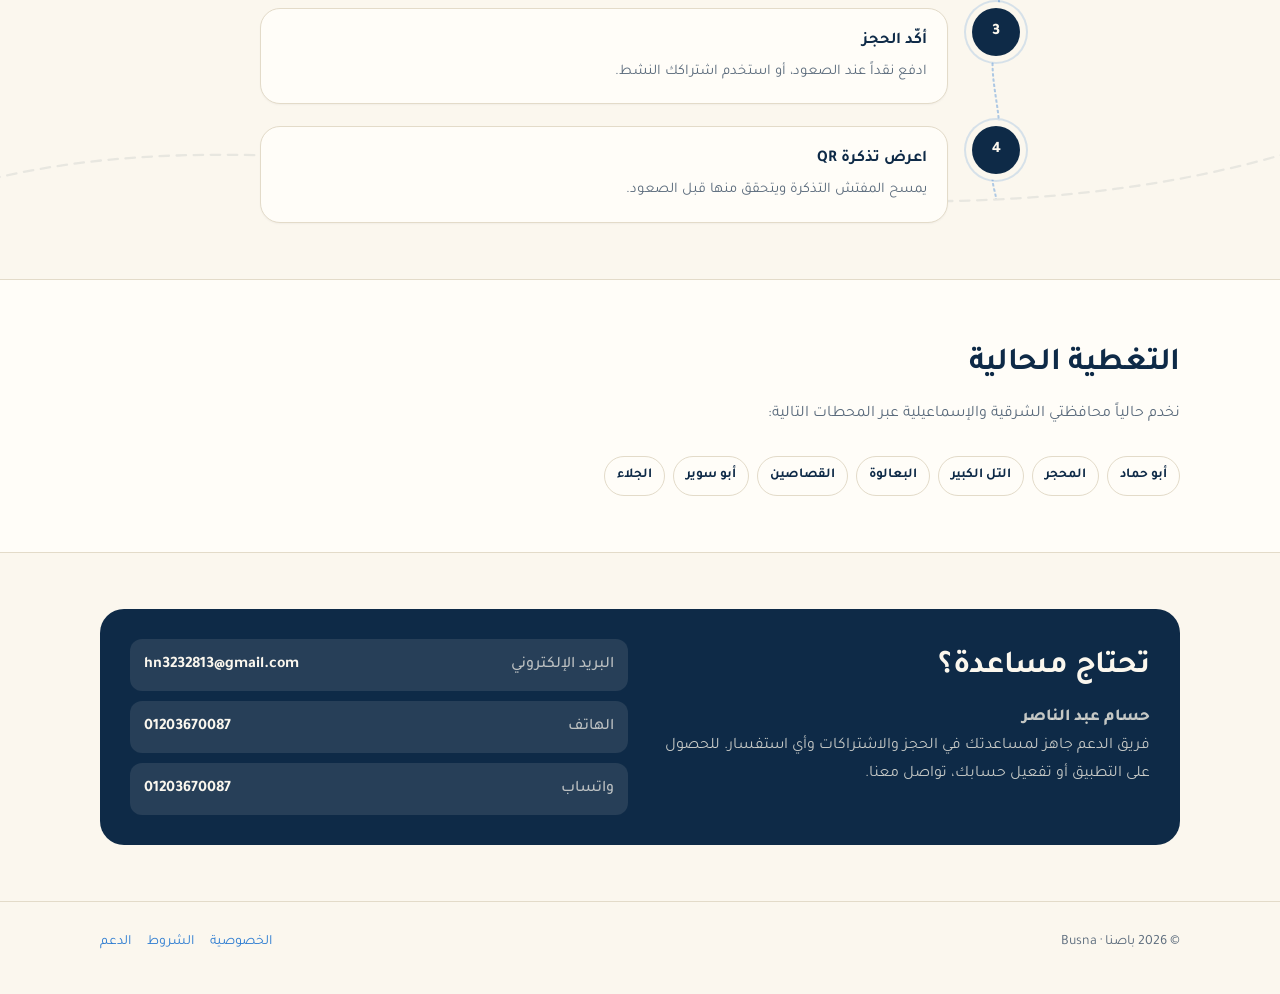
==== commit 373085a4: "Recreate the features section as a clean 3x2 icon grid" ====
--- a/busna/index.html
+++ b/busna/index.html
@@ -8,7 +8,7 @@
   <link rel="preconnect" href="https://fonts.googleapis.com">
   <link rel="preconnect" href="https://fonts.gstatic.com" crossorigin>
   <link href="https://fonts.googleapis.com/css2?family=Tajawal:wght@400;500;700;800&display=swap" rel="stylesheet">
-  <link rel="stylesheet" href="site.css">
+  <link rel="stylesheet" href="site.css?v=20261031d">
 </head>
 <body>
 
@@ -113,44 +113,84 @@
           built to be simple and fast.
         </p>
 
-        <div class="cards">
-          <article class="card">
-            <div class="card-icon">1</div>
+        <div class="feature-grid">
+          <article class="feature">
+            <div class="feature-icon" aria-hidden="true">
+              <svg viewBox="0 0 24 24" fill="none" stroke="currentColor" stroke-width="1.8" stroke-linecap="round" stroke-linejoin="round">
+                <path d="M6 4v8.5A2.5 2.5 0 0 0 8.5 15H17"/>
+                <path d="M6 13h9.5a2.5 2.5 0 0 1 2.5 2.5V19"/>
+                <path d="M9 21h6"/>
+              </svg>
+            </div>
             <h3 class="lang-ar">اختيار المقعد</h3>
             <h3 class="lang-en" hidden>Seat selection</h3>
             <p class="lang-ar">شاهد المقاعد المتاحة واختر مقعدك مباشرة.</p>
             <p class="lang-en" hidden>See available seats and choose yours directly.</p>
           </article>
-          <article class="card">
-            <div class="card-icon">2</div>
+
+          <article class="feature">
+            <div class="feature-icon" aria-hidden="true">
+              <svg viewBox="0 0 24 24" fill="none" stroke="currentColor" stroke-width="1.8" stroke-linecap="round" stroke-linejoin="round">
+                <rect x="3" y="3" width="7" height="7" rx="1.5"/>
+                <rect x="14" y="3" width="7" height="7" rx="1.5"/>
+                <rect x="3" y="14" width="7" height="7" rx="1.5"/>
+                <path d="M14 14h3v3h-3zM19 14h2v2h-2zM14 19h2v2h-2zM19 19h2v2h-2z"/>
+              </svg>
+            </div>
             <h3 class="lang-ar">تذكرة QR</h3>
             <h3 class="lang-en" hidden>QR ticket</h3>
             <p class="lang-ar">تذكرة رقمية موقّعة يعرضها المفتش عند الصعود.</p>
             <p class="lang-en" hidden>A signed digital ticket the inspector scans at boarding.</p>
           </article>
-          <article class="card">
-            <div class="card-icon">3</div>
+
+          <article class="feature">
+            <div class="feature-icon" aria-hidden="true">
+              <svg viewBox="0 0 24 24" fill="none" stroke="currentColor" stroke-width="1.8" stroke-linecap="round" stroke-linejoin="round">
+                <circle cx="5" cy="19" r="2"/>
+                <circle cx="19" cy="5" r="2"/>
+                <path d="M7 19h6a4 4 0 0 0 4-4V7"/>
+              </svg>
+            </div>
             <h3 class="lang-ar">رحلات متعددة المحطات</h3>
             <h3 class="lang-en" hidden>Multi-station trips</h3>
             <p class="lang-ar">اصعد من محطتك وانزل في المحطة التي تريدها.</p>
             <p class="lang-en" hidden>Board at your stop and get off where you need.</p>
           </article>
-          <article class="card">
-            <div class="card-icon">4</div>
+
+          <article class="feature">
+            <div class="feature-icon" aria-hidden="true">
+              <svg viewBox="0 0 24 24" fill="none" stroke="currentColor" stroke-width="1.8" stroke-linecap="round" stroke-linejoin="round">
+                <rect x="3" y="6" width="18" height="12" rx="2"/>
+                <path d="M3 10h18"/>
+                <path d="M7 14h4"/>
+              </svg>
+            </div>
             <h3 class="lang-ar">اشتراكات</h3>
             <h3 class="lang-en" hidden>Subscriptions</h3>
             <p class="lang-ar">خطط أسبوعية وشهرية وترم دراسي لرحلات محافظتك.</p>
             <p class="lang-en" hidden>Weekly, monthly, and university-term plans for your governorate.</p>
           </article>
-          <article class="card">
-            <div class="card-icon">5</div>
+
+          <article class="feature">
+            <div class="feature-icon" aria-hidden="true">
+              <svg viewBox="0 0 24 24" fill="none" stroke="currentColor" stroke-width="1.8" stroke-linecap="round" stroke-linejoin="round">
+                <path d="M12 21s7-6.2 7-11a7 7 0 1 0-14 0c0 4.8 7 11 7 11z"/>
+                <circle cx="12" cy="10" r="2.5"/>
+              </svg>
+            </div>
             <h3 class="lang-ar">محافظتك أولاً</h3>
             <h3 class="lang-en" hidden>Your governorate first</h3>
             <p class="lang-ar">نعرض لك الرحلات التي تخدم محافظتك فقط.</p>
             <p class="lang-en" hidden>We show only the trips that serve your governorate.</p>
           </article>
-          <article class="card">
-            <div class="card-icon">6</div>
+
+          <article class="feature">
+            <div class="feature-icon" aria-hidden="true">
+              <svg viewBox="0 0 24 24" fill="none" stroke="currentColor" stroke-width="1.8" stroke-linecap="round" stroke-linejoin="round">
+                <path d="M21 12a8 8 0 0 1-8 8H7l-4 3v-7a8 8 0 0 1 8-8h2a8 8 0 0 1 8 4z"/>
+                <path d="M8 12h.01M12 12h.01M16 12h.01"/>
+              </svg>
+            </div>
             <h3 class="lang-ar">دعم مباشر</h3>
             <h3 class="lang-en" hidden>Direct support</h3>
             <p class="lang-ar">تواصل مع فريق الدعم من داخل التطبيق أو واتساب.</p>
@@ -305,6 +345,6 @@
     </div>
   </footer>
 
-  <script src="site.js"></script>
+  <script src="site.js?v=20261031d"></script>
 </body>
 </html>
--- a/busna/site.css
+++ b/busna/site.css
@@ -298,42 +298,61 @@
   color: var(--muted);
 }
 
-.cards {
+.feature-grid {
   display: grid;
-  grid-template-columns: repeat(auto-fit, minmax(230px, 1fr));
+  grid-template-columns: repeat(3, minmax(0, 1fr));
   gap: 16px;
 }
 
-.card {
+.feature {
+  display: flex;
+  flex-direction: column;
+  gap: 8px;
   background: var(--surface);
   border: 1px solid var(--border);
   border-radius: var(--radius);
-  padding: 20px;
-}
-
-.card-icon {
+  padding: 22px;
+}
+
+.feature-icon {
   display: inline-flex;
   align-items: center;
   justify-content: center;
-  width: 42px;
-  height: 42px;
-  border-radius: 12px;
+  width: 44px;
+  height: 44px;
+  margin-bottom: 4px;
+  border-radius: 14px;
   background: var(--accent-soft);
   color: var(--navy);
-  font-weight: 800;
-  margin-bottom: 12px;
-}
-
-.card h3 {
-  margin: 0 0 6px;
+}
+
+.feature-icon svg {
+  width: 24px;
+  height: 24px;
+}
+
+.feature h3 {
+  margin: 0;
   font-size: 1.05rem;
   color: var(--navy);
 }
 
-.card p {
+.feature p {
   margin: 0;
   color: var(--muted);
   font-size: 0.92rem;
+}
+
+@media (max-width: 900px) {
+  .feature-grid {
+    grid-template-columns: repeat(2, minmax(0, 1fr));
+  }
+}
+
+@media (max-width: 560px) {
+  .feature-grid {
+    grid-template-columns: 1fr;
+  }
 }
 
 .route-steps {
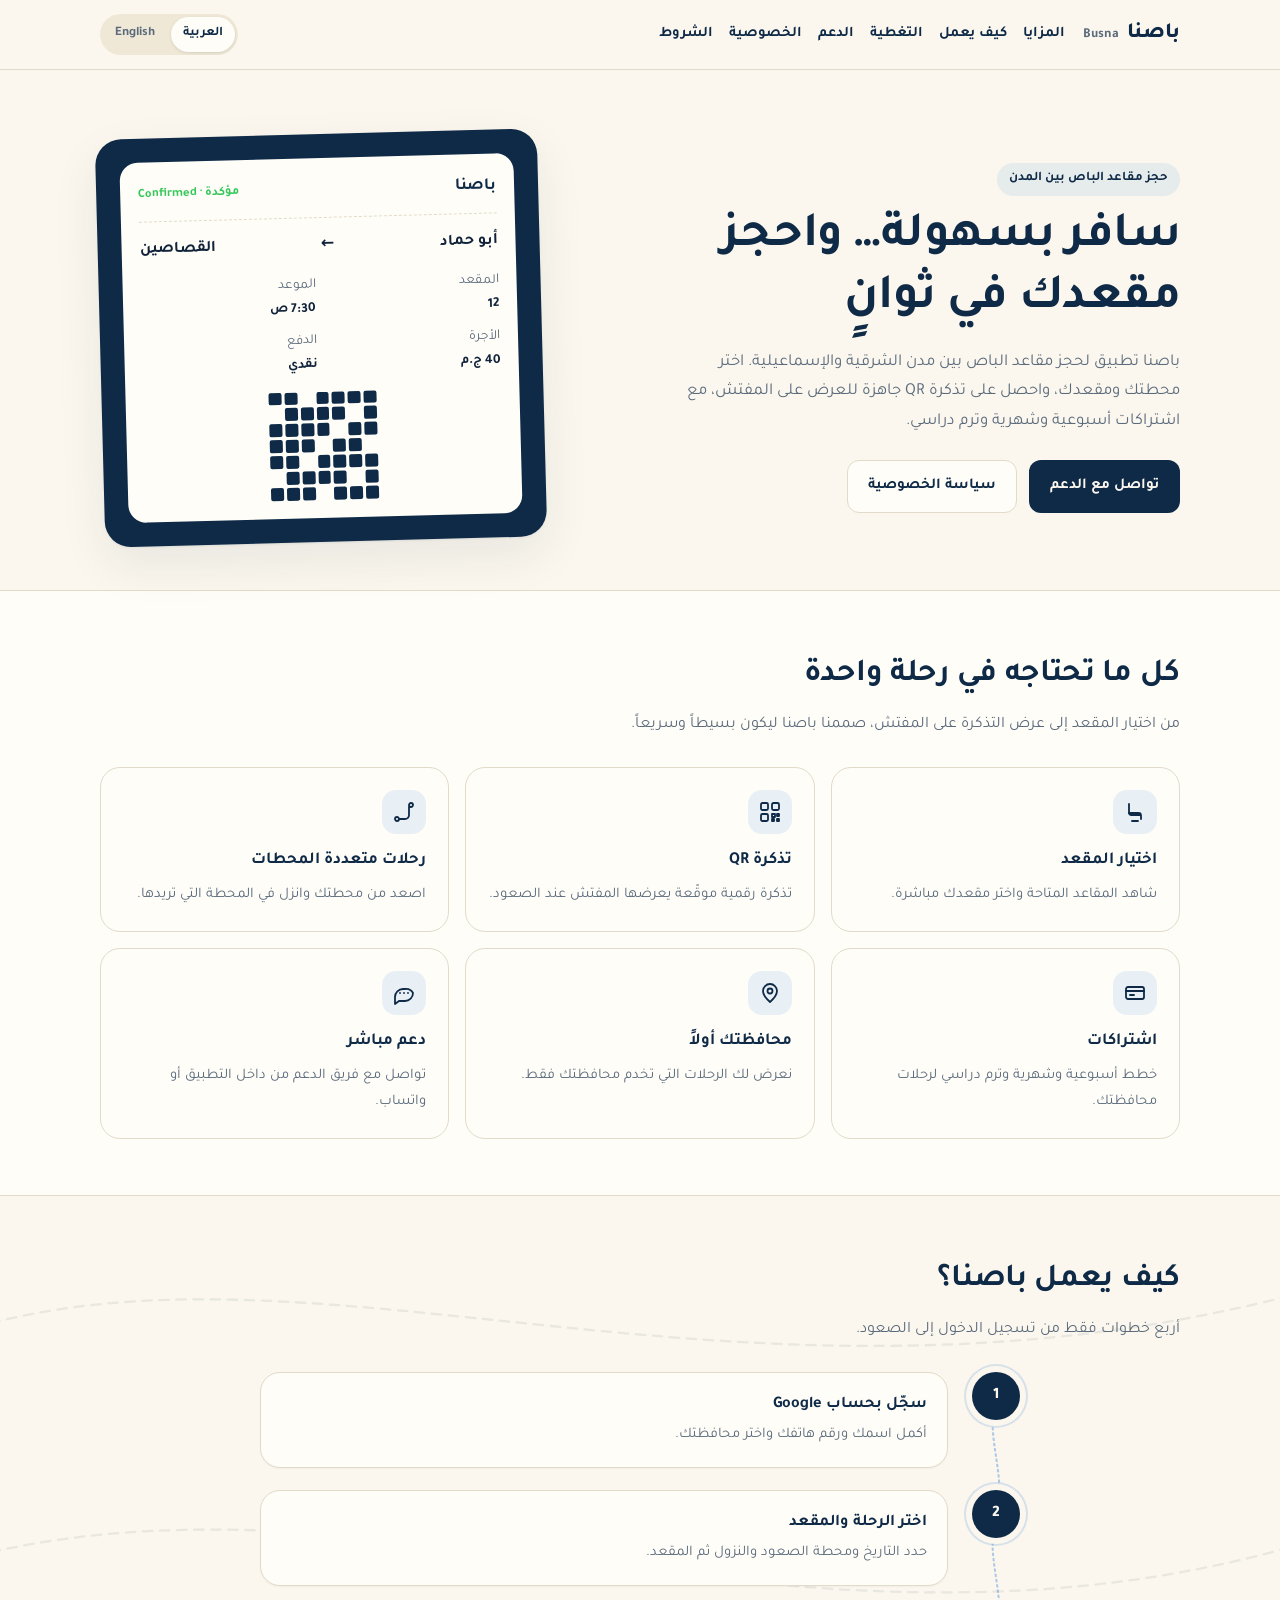
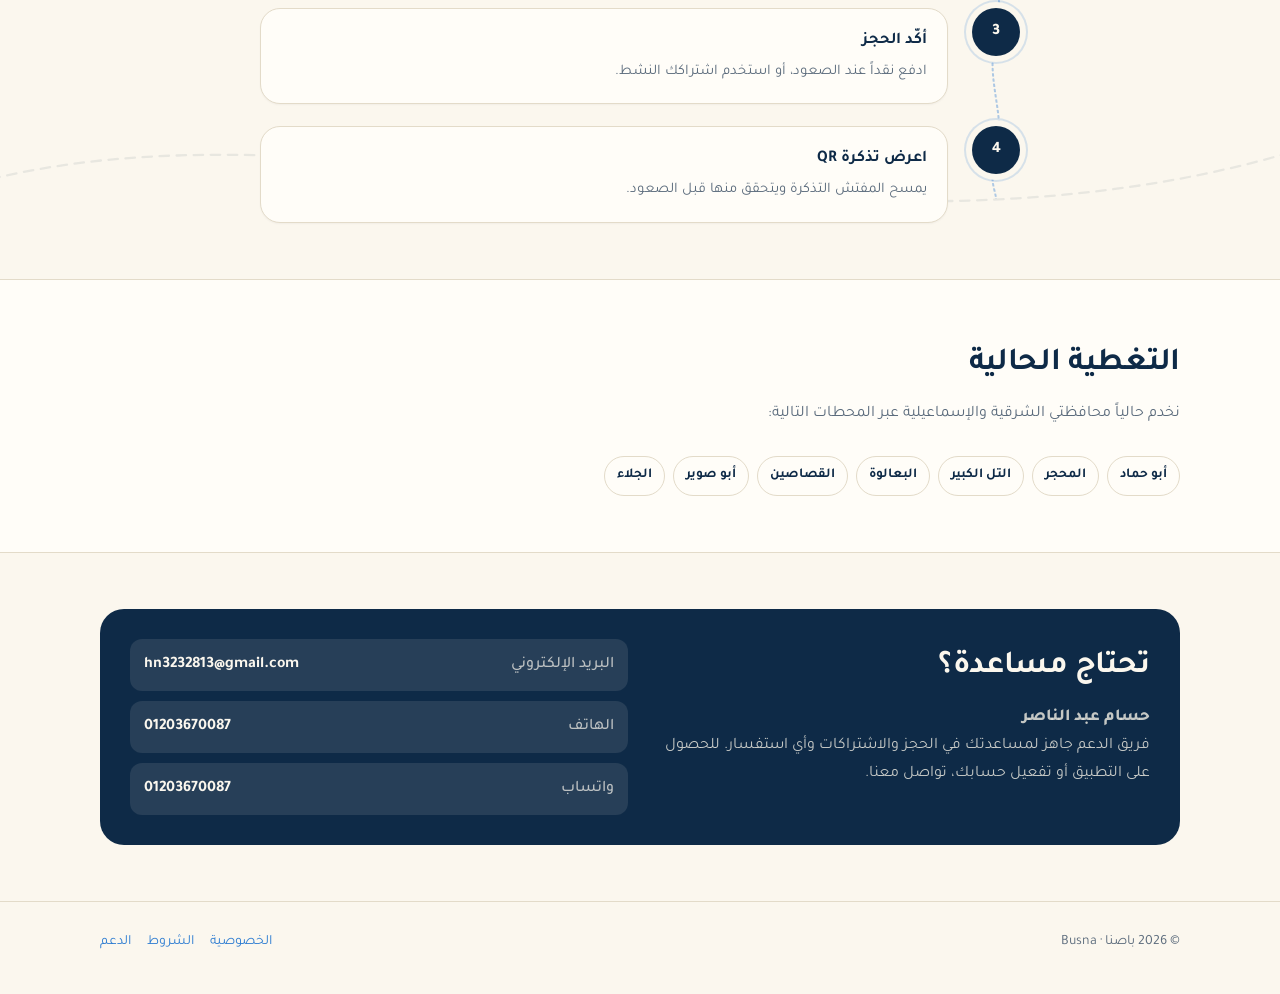
==== commit 342435c4: "Correct the Abu Suweir station spelling" ====
--- a/busna/index.html
+++ b/busna/index.html
@@ -277,7 +277,7 @@
           <span class="station">التل الكبير</span>
           <span class="station">البعالوة</span>
           <span class="station">القصاصين</span>
-          <span class="station">أبو سوير</span>
+          <span class="station">أبو صوير</span>
           <span class="station">الجلاء</span>
         </div>
         <div class="stations lang-en" hidden>
@@ -286,7 +286,7 @@
           <span class="station">Al Tal Al Kabeer</span>
           <span class="station">Al Baalwah</span>
           <span class="station">Al Qasaseen</span>
-          <span class="station">Abu Sweer</span>
+          <span class="station">Abu Suweir</span>
           <span class="station">Al Galaa</span>
         </div>
       </div>
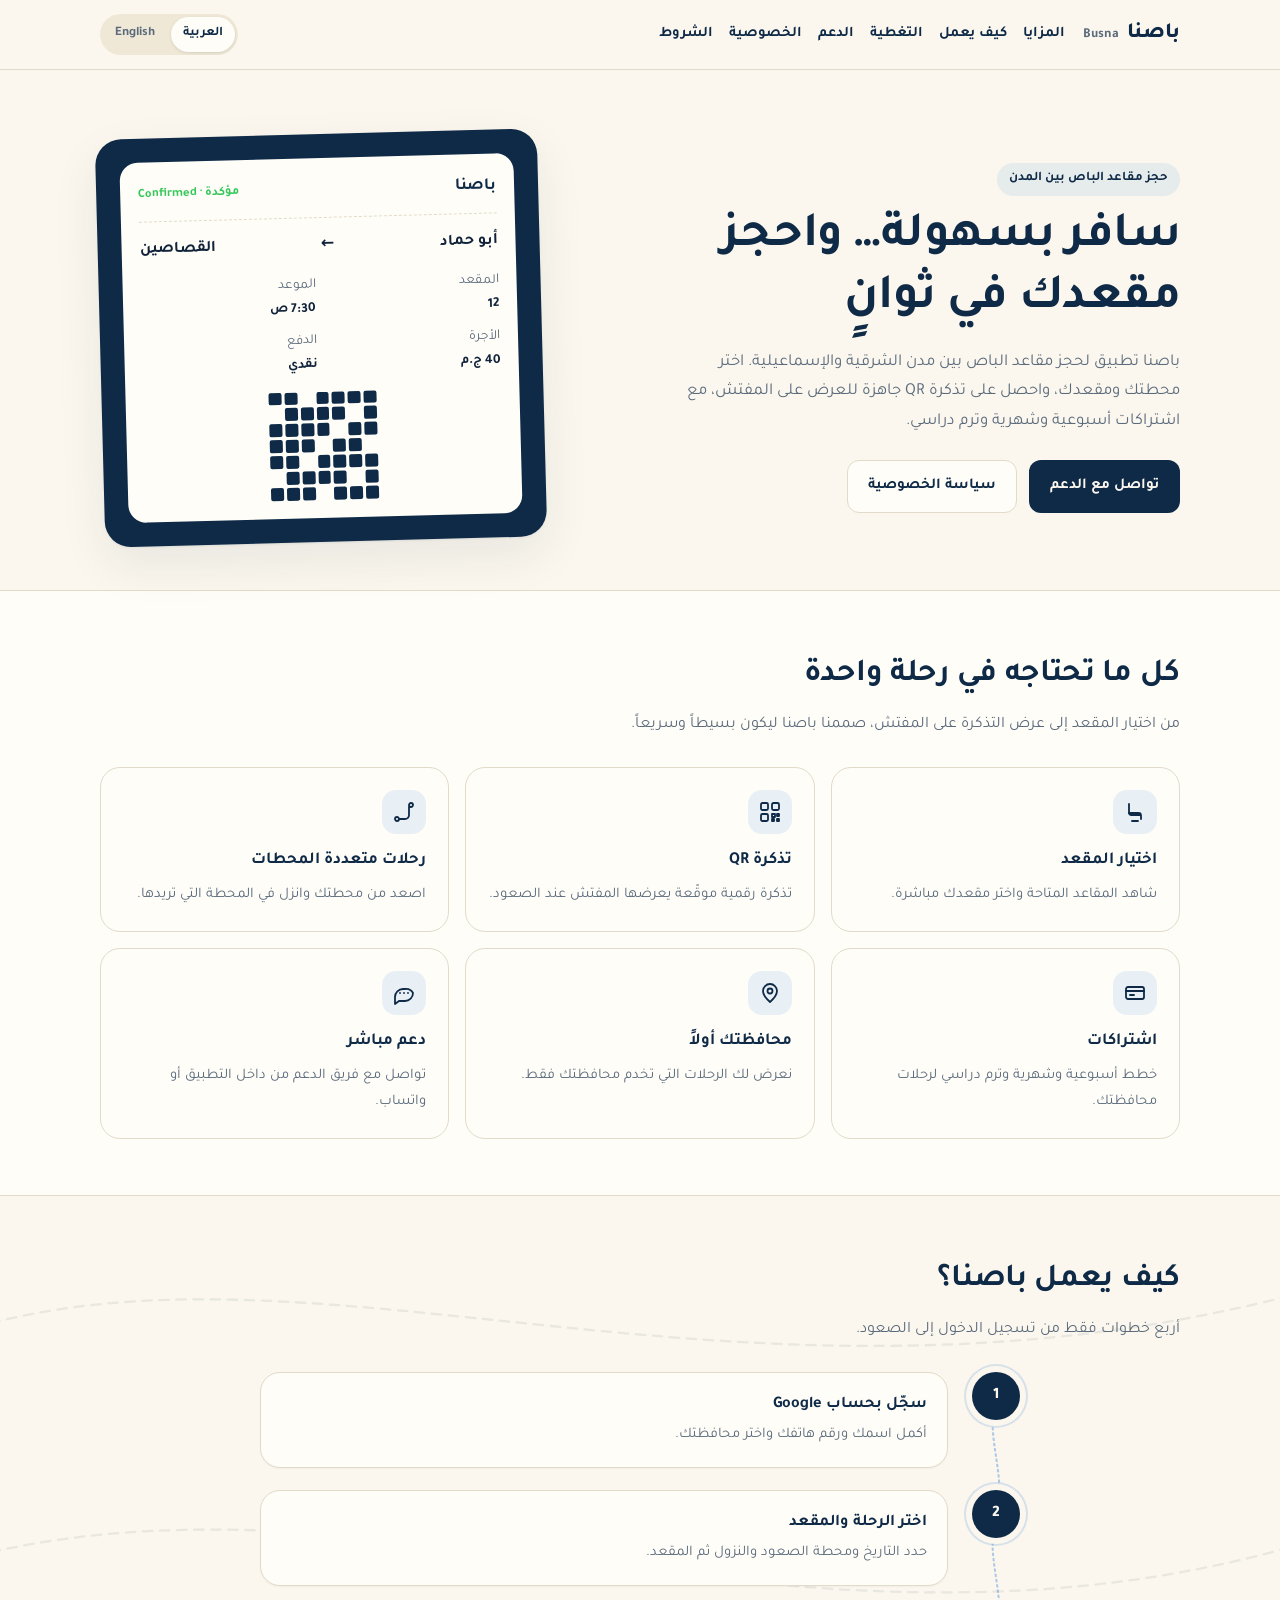
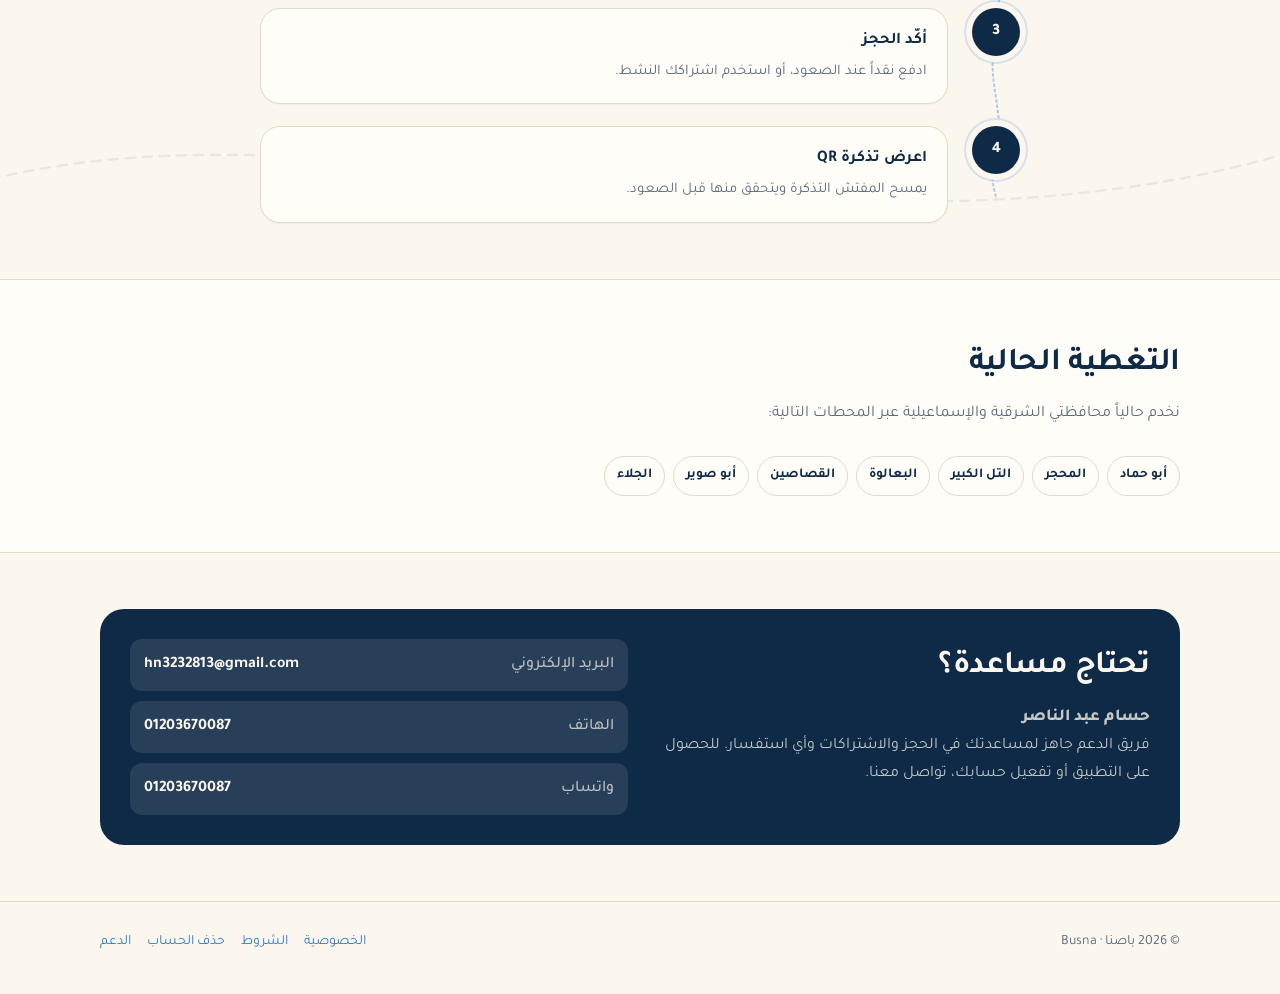
==== commit 3ba27a3f: "Add account deletion page and Play signing fingerprint" ====
--- a/busna/index.html
+++ b/busna/index.html
@@ -339,6 +339,8 @@
         <a href="privacy.html" class="lang-en" hidden>Privacy</a>
         <a href="terms.html" class="lang-ar">الشروط</a>
         <a href="terms.html" class="lang-en" hidden>Terms</a>
+        <a href="delete-account.html" class="lang-ar">حذف الحساب</a>
+        <a href="delete-account.html" class="lang-en" hidden>Delete account</a>
         <a href="mailto:hn3232813@gmail.com" class="lang-ar">الدعم</a>
         <a href="mailto:hn3232813@gmail.com" class="lang-en" hidden>Support</a>
       </div>
